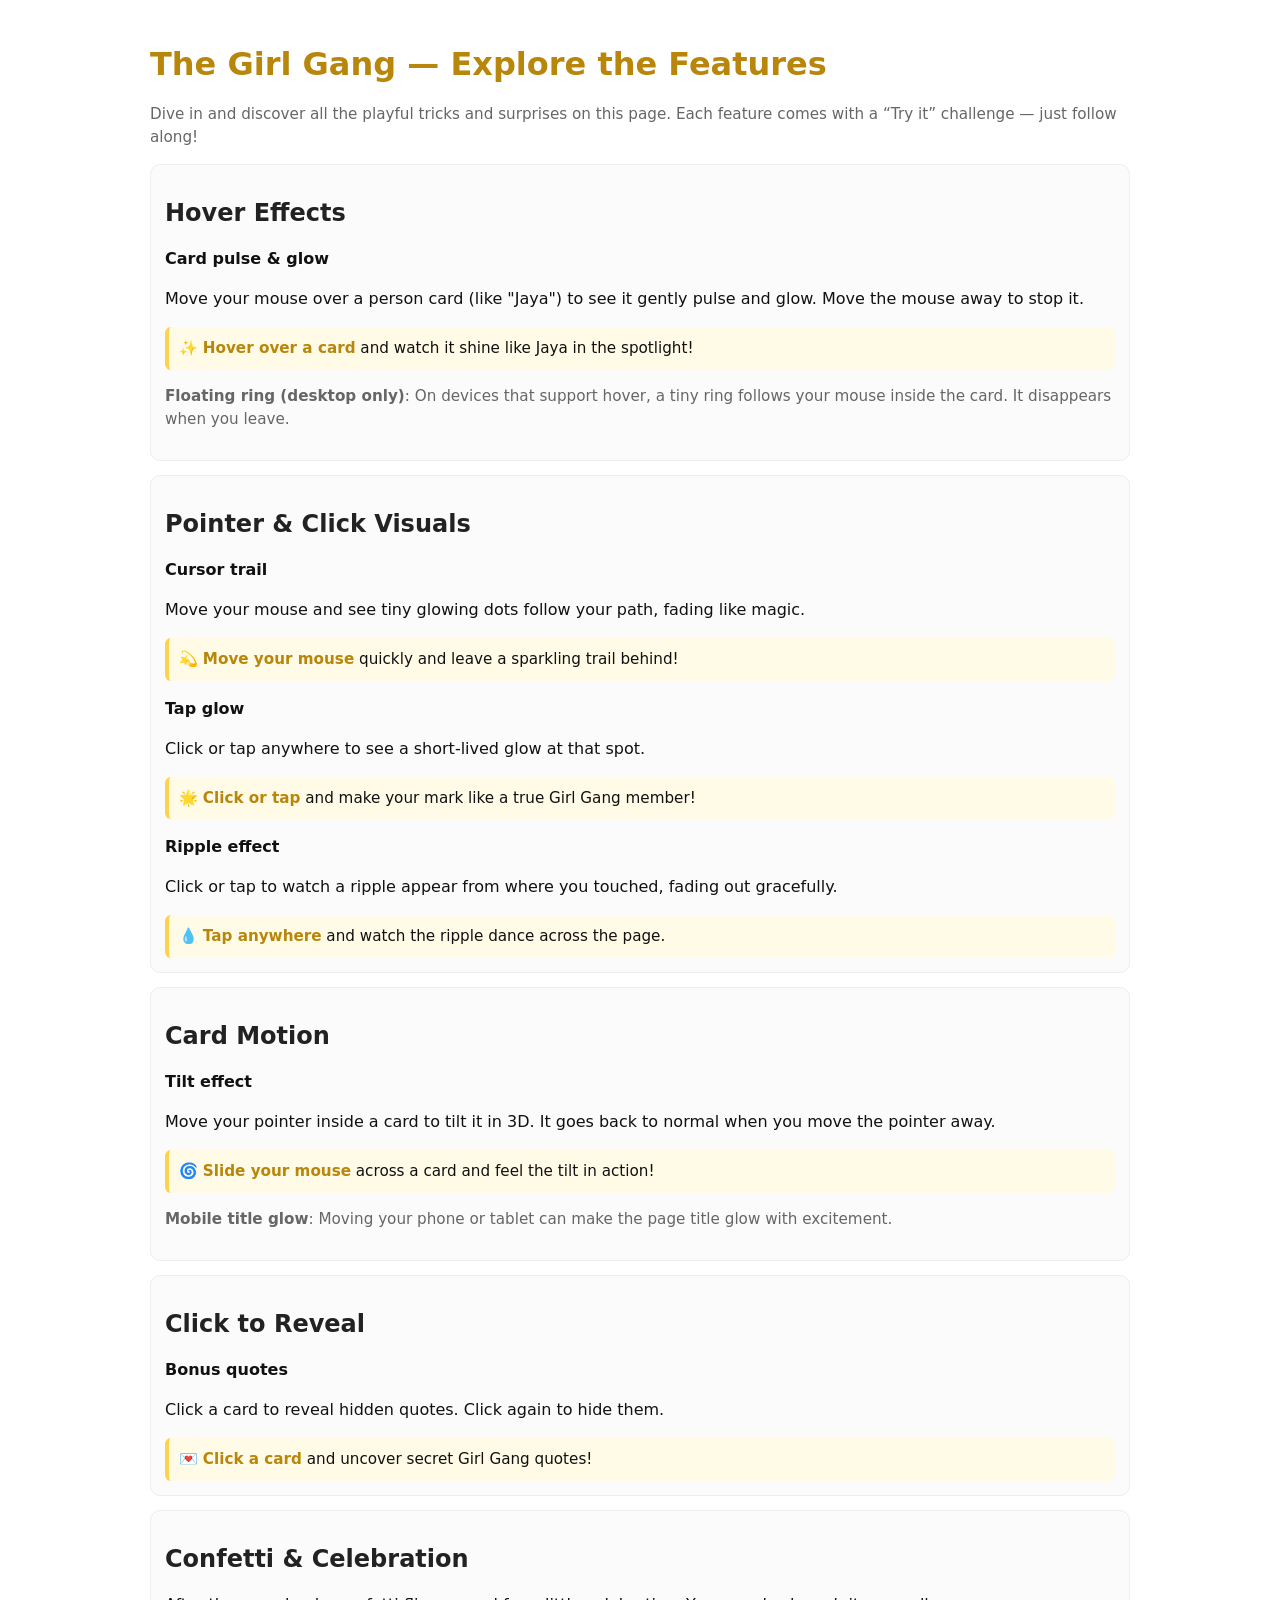
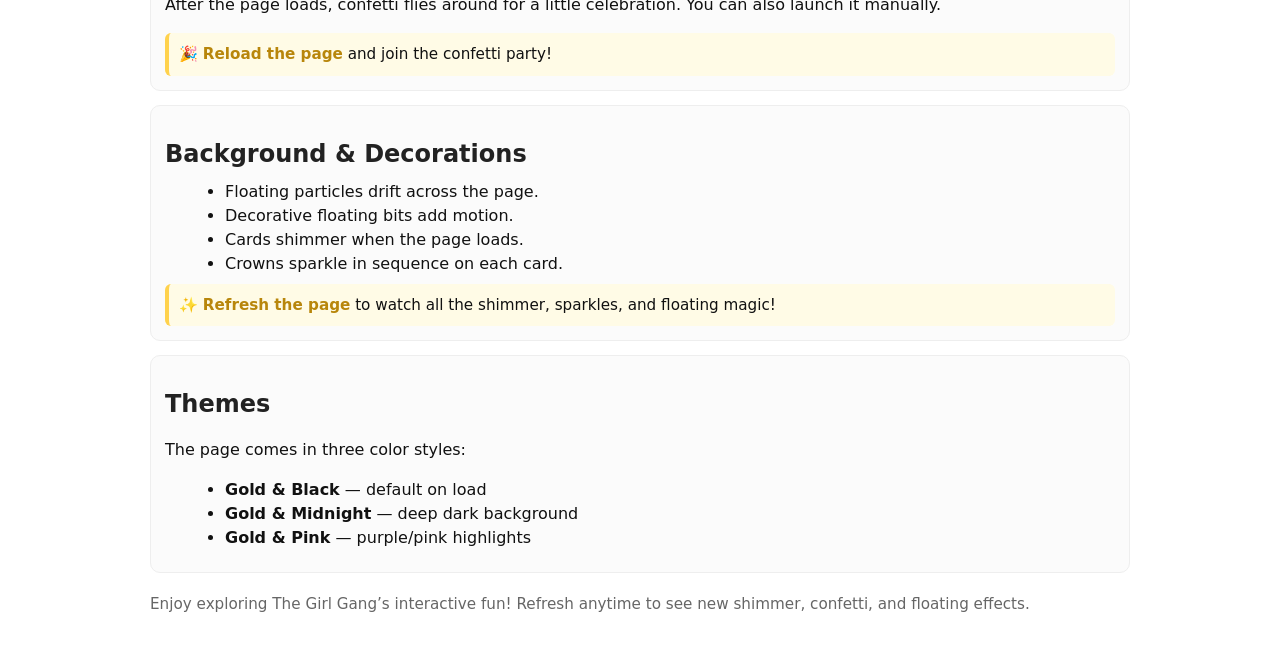
==== features-explained.html @ fdf92ac1 "Create features-explained.html" ====
<!doctype html>
<html lang="en">
<head>
  <meta charset="utf-8" />
  <meta name="viewport" content="width=device-width,initial-scale=1" />
  <title>The Girl Gang — Explore the Features</title>
  <style>
    :root{--accent:#b8860b;--muted:#666;--panel:#fbfbfb}
    body{font-family:system-ui,-apple-system,"Segoe UI",Roboto,Helvetica,Arial;margin:22px auto;max-width:980px;color:#111;line-height:1.5;padding:18px}
    h1{color:var(--accent);margin:0 0 8px}
    h2{margin:16px 0 8px;color:#222}
    section{background:var(--panel);border:1px solid #eee;border-radius:10px;padding:14px;margin:14px 0}
    .try{background:#fffbe6;border-left:4px solid #ffd24d;padding:10px;border-radius:6px;margin-top:8px;font-weight:500;font-size:0.95rem}
    .try span{color:#b8860b;font-weight:bold}
    ul{margin:8px 0 8px 20px}
    .small{color:var(--muted);font-size:0.95rem}
    footer{margin-top:20px;color:var(--muted);font-size:0.95rem}
  </style>
</head>
<body>
  <h1>The Girl Gang — Explore the Features</h1>
  <p class="small">Dive in and discover all the playful tricks and surprises on this page. Each feature comes with a “Try it” challenge — just follow along!</p>

  <section>
    <h2>Hover Effects</h2>
    <p><strong>Card pulse & glow</strong></p>
    <p>Move your mouse over a person card (like "Jaya") to see it gently pulse and glow. Move the mouse away to stop it.</p>
    <div class="try">✨ <span>Hover over a card</span> and watch it shine like Jaya in the spotlight!</div>

    <p class="small"><strong>Floating ring (desktop only)</strong>: On devices that support hover, a tiny ring follows your mouse inside the card. It disappears when you leave.</p>
  </section>

  <section>
    <h2>Pointer & Click Visuals</h2>
    <p><strong>Cursor trail</strong></p>
    <p>Move your mouse and see tiny glowing dots follow your path, fading like magic.</p>
    <div class="try">💫 <span>Move your mouse</span> quickly and leave a sparkling trail behind!</div>

    <p><strong>Tap glow</strong></p>
    <p>Click or tap anywhere to see a short-lived glow at that spot.</p>
    <div class="try">🌟 <span>Click or tap</span> and make your mark like a true Girl Gang member!</div>

    <p><strong>Ripple effect</strong></p>
    <p>Click or tap to watch a ripple appear from where you touched, fading out gracefully.</p>
    <div class="try">💧 <span>Tap anywhere</span> and watch the ripple dance across the page.</div>
  </section>

  <section>
    <h2>Card Motion</h2>
    <p><strong>Tilt effect</strong></p>
    <p>Move your pointer inside a card to tilt it in 3D. It goes back to normal when you move the pointer away.</p>
    <div class="try">🌀 <span>Slide your mouse</span> across a card and feel the tilt in action!</div>

    <p class="small"><strong>Mobile title glow</strong>: Moving your phone or tablet can make the page title glow with excitement.</p>
  </section>

  <section>
    <h2>Click to Reveal</h2>
    <p><strong>Bonus quotes</strong></p>
    <p>Click a card to reveal hidden quotes. Click again to hide them.</p>
    <div class="try">💌 <span>Click a card</span> and uncover secret Girl Gang quotes!</div>
  </section>

  <section>
    <h2>Confetti & Celebration</h2>
    <p>After the page loads, confetti flies around for a little celebration. You can also launch it manually.</p>
    <div class="try">🎉 <span>Reload the page</span> and join the confetti party!</div>
  </section>

  <section>
    <h2>Background & Decorations</h2>
    <ul>
      <li>Floating particles drift across the page.</li>
      <li>Decorative floating bits add motion.</li>
      <li>Cards shimmer when the page loads.</li>
      <li>Crowns sparkle in sequence on each card.</li>
    </ul>
    <div class="try">✨ <span>Refresh the page</span> to watch all the shimmer, sparkles, and floating magic!</div>
  </section>

  <section>
    <h2>Themes</h2>
    <p>The page comes in three color styles:</p>
    <ul>
      <li><strong>Gold & Black</strong> — default on load</li>
      <li><strong>Gold & Midnight</strong> — deep dark background</li>
      <li><strong>Gold & Pink</strong> — purple/pink highlights</li>
    </ul>
  </section>

  <footer>
    <p class="small">Enjoy exploring The Girl Gang’s interactive fun! Refresh anytime to see new shimmer, confetti, and floating effects.</p>
  </footer>
</body>
</html>
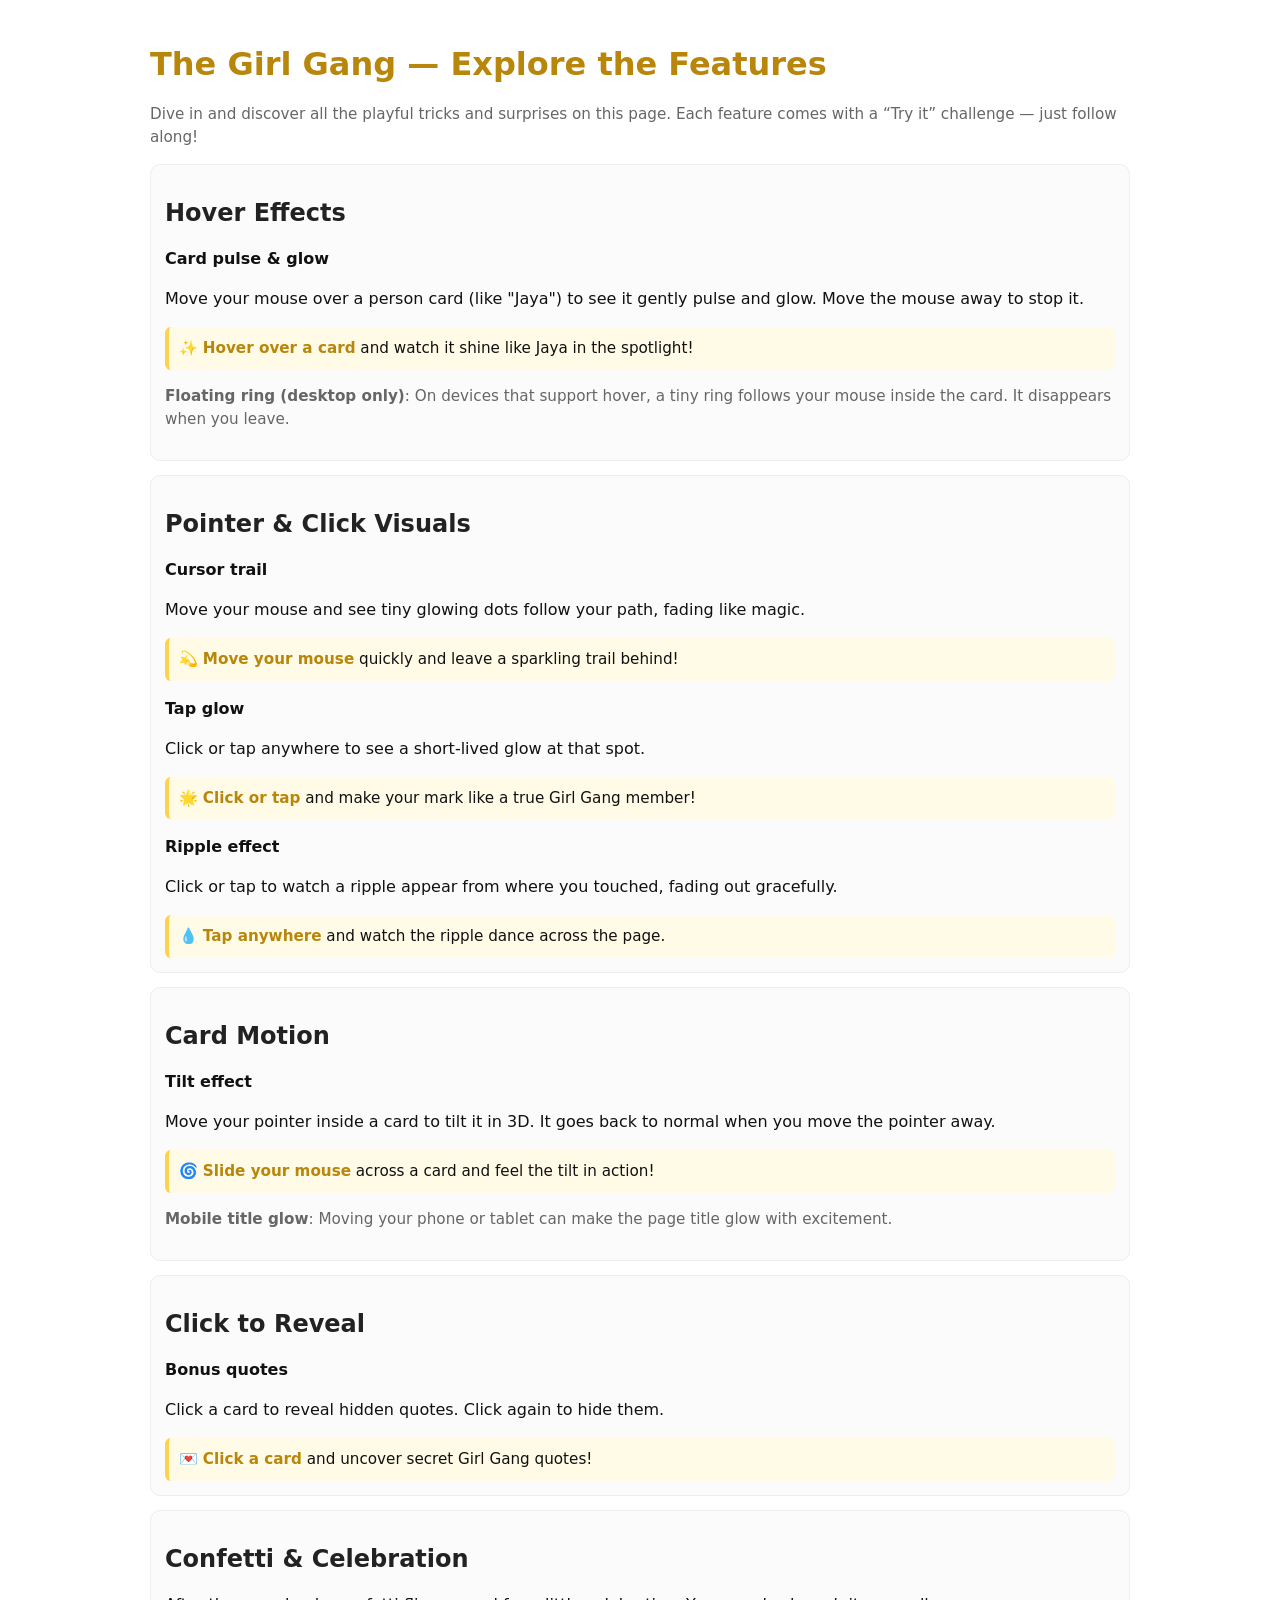
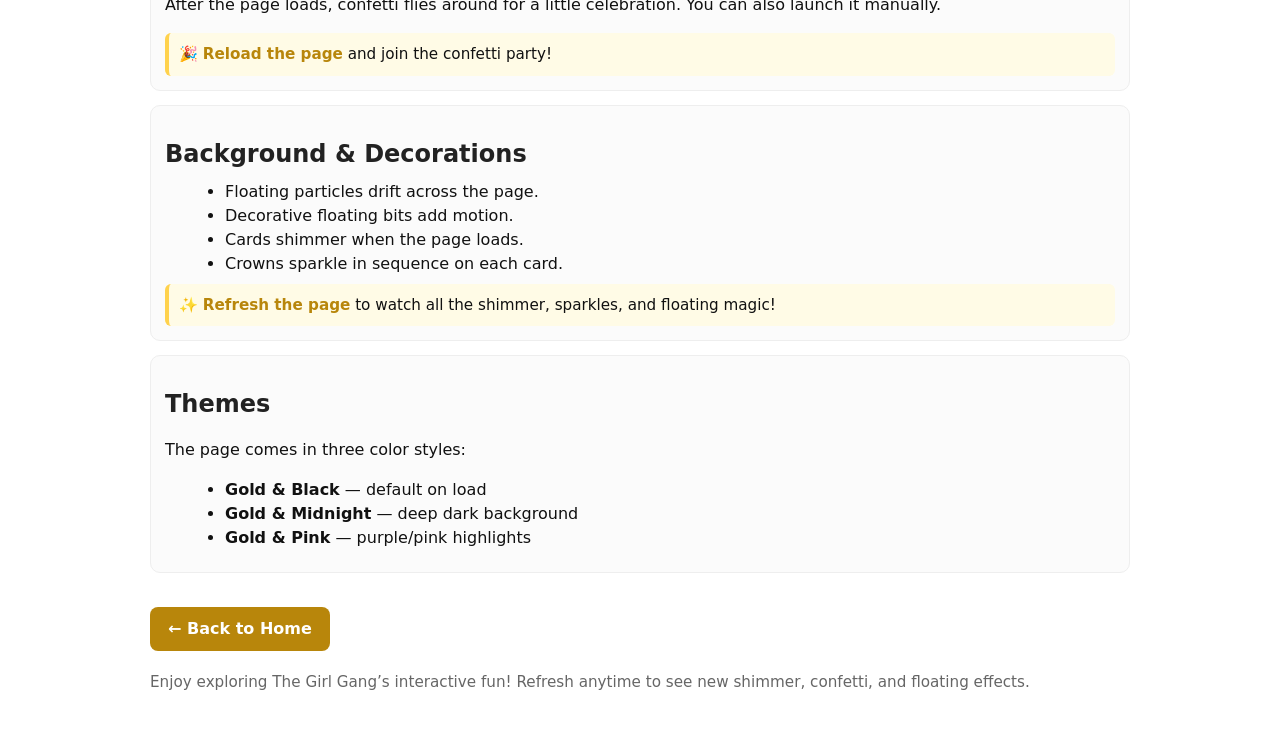
==== commit 63998b52: "Update features-explained.html" ====
--- a/features-explained.html
+++ b/features-explained.html
@@ -15,6 +15,7 @@
     ul{margin:8px 0 8px 20px}
     .small{color:var(--muted);font-size:0.95rem}
     footer{margin-top:20px;color:var(--muted);font-size:0.95rem}
+    a{display:inline-block;margin-top:20px;padding:10px 18px;background:#b8860b;color:white;text-decoration:none;border-radius:8px;font-weight:600;}
   </style>
 </head>
 <body>
@@ -88,6 +89,8 @@
     </ul>
   </section>
 
+  <a href="/">← Back to Home</a>
+
   <footer>
     <p class="small">Enjoy exploring The Girl Gang’s interactive fun! Refresh anytime to see new shimmer, confetti, and floating effects.</p>
   </footer>
